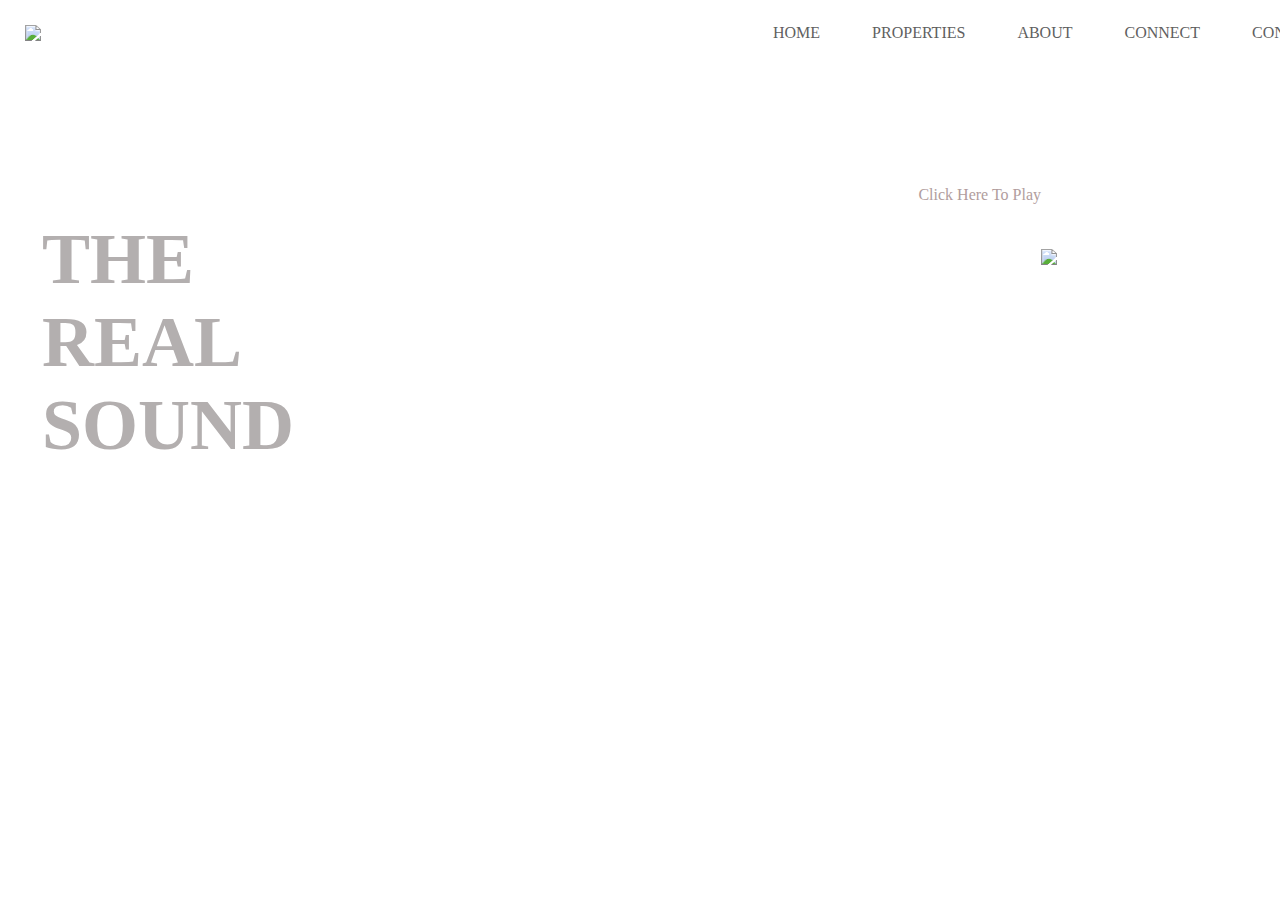
==== index.html @ ff2970b4 "Now back to css in html" ====
<!DOCTYPE html>
<html lang="en">

<head>
    <meta charset="UTF-8">
    <meta http-equiv="X-UA-Compatible" content="IE=edge">
    <meta name="viewport" content="width=device-width, initial-scale=1.0">
    <title>Document</title>
    <!--- here i used height and width beceause it will nou display when thier is  no content in cont class so we use the width property-->

    <!--cover property : means Scales the image as large as possible within its container without cropping or stretching the image-->
    <style>

* {
            margin: 0;
            padding: 0;
        }

        .cont {
            height: 100vh;
            width: 100%;
            background-image: url(image.png);
            background-size: cover;
            background-position: center;
        }

        li {
            text-decoration: none;
            list-style: none;
        }

        ul li {
            display: inline-block;
            position: relative;
            left: 749px;
            margin: 0px;
            padding: 24px;
            text-decoration: none;
            text-align: left;

        }

        a {
            text-decoration: none;
            color: #5f5f5f;
        }

        .logo {
            position: absolute;
            left: 23px;
            top: 23px;
            padding: 2px;
            animation-name: hover;
            animation-duration: 1s;
            animation-iteration-count: infinite;
            animation-direction: alternate-reverse;

            cursor: pointer;
        }

        @keyframes hover {
            0% {
                padding: 2px
            }

            100% {
                padding: 10px;
            }

        }

        .left-content {
            color: rgb(179, 175, 175);
            position: relative;
            padding: 42px;
            top: 110px;
            font-size: 36px;
            white-space: nowrap;


        }

        .right-content {
            float: right;
            position: relative;
            left: -223px;
            top: -150px;
            display: inline;
        }

        .play {
            padding: 2px;
            width: 100px;
        }

        .clickhere {
            display: inline;
            padding: 23px;
            position: relative;
            top: -65px;
            bottom: 23px;
            left: 27px;
            color: rgb(177, 157, 157);

        }
    </style>
</head>

<body>
    <div class="cont">
        <div class="nav">
            <ul>
                <li>
                    <a href="#">
                        HOME
                    </a>
                </li>
                <li>
                    <a href="#">
                        PROPERTIES
                    </a>
                </li>
                <li>
                    <a href="#">
                        ABOUT
                    </a>
                </li>
                <li>
                    <a href="#">
                        CONNECT
                    </a>
                </li>
                <li>
                    <a href="#">
                        CONTACT
                    </a>
                </li>
            </ul>
            <div class="logo">
                <img src="logo.png">
            </div>

        </div>
        <div class="left-content">
            <h1>THE <br> REAL <br> SOUND </h1>

        </div>
        <div class="right-content">
            <p class="clickhere">
                Click Here To Play

            </p>
            <img src="play.png" id="icon">
        </div>

    </div>

</body>

</html>
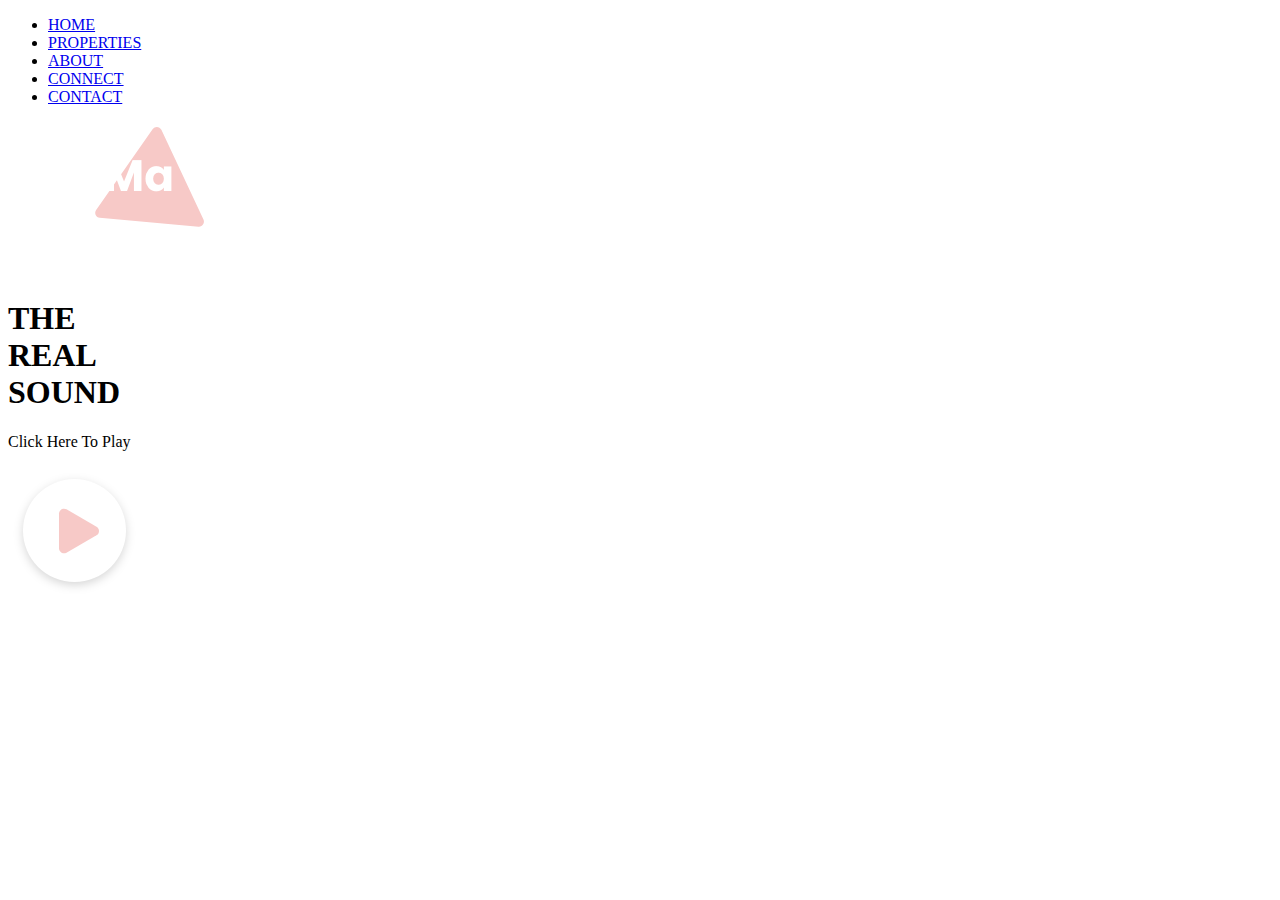
==== commit 9223800e: "css issue corrected" ====
--- a/index.html
+++ b/index.html
@@ -9,101 +9,7 @@
     <!--- here i used height and width beceause it will nou display when thier is  no content in cont class so we use the width property-->
 
     <!--cover property : means Scales the image as large as possible within its container without cropping or stretching the image-->
-    <style>
-
-* {
-            margin: 0;
-            padding: 0;
-        }
-
-        .cont {
-            height: 100vh;
-            width: 100%;
-            background-image: url(image.png);
-            background-size: cover;
-            background-position: center;
-        }
-
-        li {
-            text-decoration: none;
-            list-style: none;
-        }
-
-        ul li {
-            display: inline-block;
-            position: relative;
-            left: 749px;
-            margin: 0px;
-            padding: 24px;
-            text-decoration: none;
-            text-align: left;
-
-        }
-
-        a {
-            text-decoration: none;
-            color: #5f5f5f;
-        }
-
-        .logo {
-            position: absolute;
-            left: 23px;
-            top: 23px;
-            padding: 2px;
-            animation-name: hover;
-            animation-duration: 1s;
-            animation-iteration-count: infinite;
-            animation-direction: alternate-reverse;
-
-            cursor: pointer;
-        }
-
-        @keyframes hover {
-            0% {
-                padding: 2px
-            }
-
-            100% {
-                padding: 10px;
-            }
-
-        }
-
-        .left-content {
-            color: rgb(179, 175, 175);
-            position: relative;
-            padding: 42px;
-            top: 110px;
-            font-size: 36px;
-            white-space: nowrap;
-
-
-        }
-
-        .right-content {
-            float: right;
-            position: relative;
-            left: -223px;
-            top: -150px;
-            display: inline;
-        }
-
-        .play {
-            padding: 2px;
-            width: 100px;
-        }
-
-        .clickhere {
-            display: inline;
-            padding: 23px;
-            position: relative;
-            top: -65px;
-            bottom: 23px;
-            left: 27px;
-            color: rgb(177, 157, 157);
-
-        }
-    </style>
+<link rel="stylesheet" href="style.css">
 </head>
 
 <body>
@@ -137,7 +43,7 @@
                 </li>
             </ul>
             <div class="logo">
-                <img src="logo.png">
+                <img src="images/logo.png">
             </div>
 
         </div>
@@ -150,7 +56,7 @@
                 Click Here To Play
 
             </p>
-            <img src="play.png" id="icon">
+            <img src="images/play.png" id="icon">
         </div>
 
     </div>
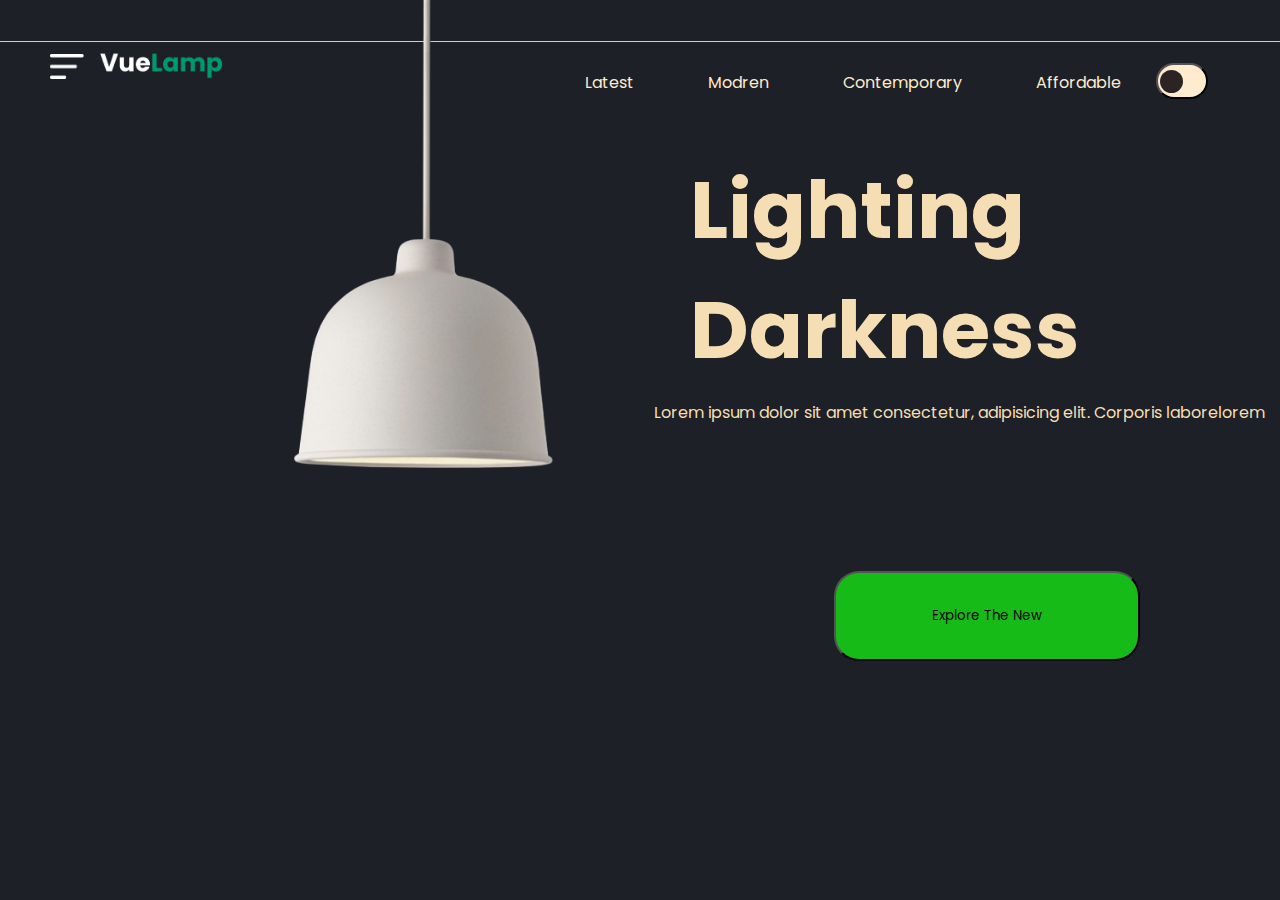
==== commit d9976580: "vue-lighting-using js" ====
--- a/index.html
+++ b/index.html
@@ -1,66 +1,49 @@
 <!DOCTYPE html>
 <html lang="en">
-
 <head>
     <meta charset="UTF-8">
     <meta http-equiv="X-UA-Compatible" content="IE=edge">
     <meta name="viewport" content="width=device-width, initial-scale=1.0">
-    <title>Document</title>
-    <!--- here i used height and width beceause it will nou display when thier is  no content in cont class so we use the width property-->
-
-    <!--cover property : means Scales the image as large as possible within its container without cropping or stretching the image-->
+    <title>The-VueLamp-with-js</title>
+    <link rel="preconnect" href="https://fonts.googleapis.com">
+<link rel="preconnect" href="https://fonts.gstatic.com" crossorigin>
+<link href="https://fonts.googleapis.com/css2?family=Poppins:wght@200;400&display=swap" rel="stylesheet"> 
 <link rel="stylesheet" href="style.css">
 </head>
-
 <body>
-    <div class="cont">
-        <div class="nav">
-            <ul>
-                <li>
-                    <a href="#">
-                        HOME
-                    </a>
-                </li>
-                <li>
-                    <a href="#">
-                        PROPERTIES
-                    </a>
-                </li>
-                <li>
-                    <a href="#">
-                        ABOUT
-                    </a>
-                </li>
-                <li>
-                    <a href="#">
-                        CONNECT
-                    </a>
-                </li>
-                <li>
-                    <a href="#">
-                        CONTACT
-                    </a>
-                </li>
+    <div class="cont" >
+        <nav class="nav-bar" >
+            <div class="logo">
+                <img id="menu"  src="images/menu.png">
+                <img id="logo" src="images/logo.png" alt="">
+            </div>
+            <ul class="links" >
+                <li><a href="">Latest</a></li>
+                <li><a href="">Modren</a></li>
+                <li><a href="">Contemporary</a></li>
+                <li><a href="">Affordable</a></li>
+                <li><a href="#">
+                    <button type="button" onclick="tooglebtn()" id="btn"  > <span class="cir" ></span></button>
+                </a></li>
             </ul>
-            <div class="logo">
-                <img src="images/logo.png">
-            </div>
-
+        </nav>
+        <div class="lyt">
+            <img id="lyt1" onclick=""  src="images/lamp.png" alt="#">
         </div>
-        <div class="left-content">
-            <h1>THE <br> REAL <br> SOUND </h1>
-
-        </div>
-        <div class="right-content">
-            <p class="clickhere">
-                Click Here To Play
+        <img id="lyt2" class="lyt2"  onclick="tooglebtn()" src="images/light.png" alt="#">
+        <h1 class="hd" >Lighting <br> Darkness </h1>
+        <div class="effect"></div>
+        <div class="texts">
+            <p>
+                Lorem ipsum dolor sit amet consectetur, adipisicing elit. Corporis laborelorem
 
             </p>
-            <img src="images/play.png" id="icon">
+            <button class ="but" type="button" > Explore The New  </button>
         </div>
-
+        
+        
     </div>
-
+    <script src="script.js" ></script>
+    
 </body>
-
 </html>--- a/style.css
+++ b/style.css
@@ -0,0 +1,127 @@
+*{
+    margin: 0;
+    padding: 0;
+    font-family: 'Poppins', sans-serif;
+}
+.cont{
+    background:#1d2026;
+    min-height: 100vh;
+    width: 100%;
+}
+.nav-bar{
+    display: flex;
+    justify-content: space-between;
+}
+#menu{
+    position:absolute;
+    top: 6vh;
+    left: 50px;
+    height: 25px;
+}
+#logo{
+    position:absolute;
+    left: 100px;
+    height: 35px;
+    top: 5vh;
+
+}
+.links li {
+    display: inline-block;
+    position:relative;
+    justify-content:space-between;
+    margin: 0px 35px;
+    top: 6vh;
+    left: 1px;
+}
+.nav-bar ul li a{
+    list-style: none;
+    text-decoration: none;
+    color: blanchedalmond;
+
+}
+button{
+    background-color: blanchedalmond;
+    height: 4vh;
+    width: 4vw;
+    border-radius: 25px;
+    position:relative;
+    top: 1vh;
+    right: 3vw;
+}
+span{
+    display: block;
+    background-color:rgb(44, 36, 36);
+    height: 23px;
+    width: 23px;
+    border-radius: 50px;
+    position: relative;
+    right: -2px;
+    transition: 0.1s right ;
+}
+.button :hover .cir {
+    position: relative;
+}
+.lyt{
+    position:absolute;
+    top: -3vh;
+    left: 23vw;
+}
+#lyt1{
+    height: 55vh;
+}
+.texts{
+    color: wheat;
+    display: inline-block;
+    position:absolute;
+    right:15px ;
+    top: 400px;
+}
+.hd{
+    color: wheat;
+    font-size: 80px;
+    position:absolute;
+    right: 200px;
+    top: 150px;
+}
+.but{
+    background-color: rgb(23, 187, 23);
+    height: 10vh;
+    width: 50%;
+    position:absolute;
+    top: 19vh;
+    left: 20vh;
+    outline: none;
+}
+.lyt2{
+    position:absolute;
+    left: 160px;
+    top: 51vh;
+    height: 300px;
+    transition: 0.5s opacity;
+    opacity: 0;
+    
+}
+.active{
+    background-color: rgb(23, 187, 23);
+    transition: 1s background-color;
+
+    
+}
+.active span{
+    right: -29px;
+    
+}
+.on{
+    opacity: 1;
+}
+.links :hover{
+    color: greenyellow;
+}
+h1:hover{
+    color: greenyellow;
+    
+}
+.effect{
+    background-color: greenyellow;
+    height: 1px;
+}    